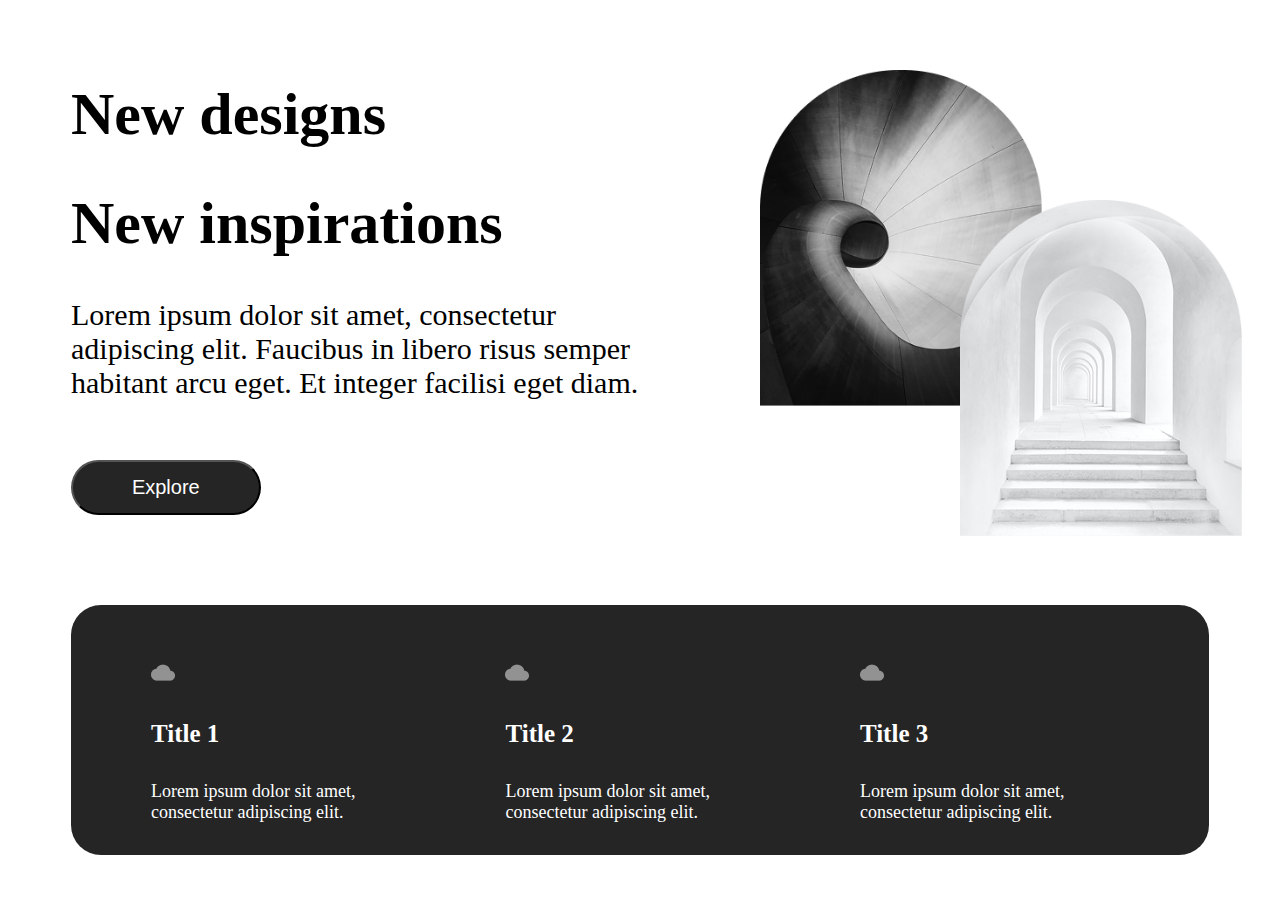
==== index.html @ c72a2803 "feat: :construction: UI in process" ====
<!DOCTYPE html>
<html lang="en">
<head>
    <meta charset="UTF-8">
    <meta name="viewport" content="width=device-width, initial-scale=1.0">
    <link rel="stylesheet" href="/css/style.css">
    <title>Document</title>
</head>
<body>
    <header class="div_menu">
        <h1>New designs</h1>
        <h1>New inspirations</h1>
        <p>Lorem ipsum dolor sit amet, consectetur<br>adipiscing elit. Faucibus in libero risus semper<br> habitant arcu eget. Et integer facilisi eget diam.</p>
        <button>Explore</button>
    </header>
    <body>
        <div class="images">
            <div class="img1">
                <img src="/sotrage/img/Rectangle 6.png" alt="">
            </div>
            <div class="img2">
                <img src="/sotrage/img/Rectangle 7.png" alt="">
            </div>
        </div>
        <div class="caja">
            <div class="caja1">
                <img src="/sotrage/img/Cloud.png" alt="">
                <h1>Title 1</h1>
                <p>Lorem ipsum dolor sit amet,<br>consectetur adipiscing elit.</p>
            </div>
            <div class="caja2">
                <img src="/sotrage/img/Cloud.png" alt="">
                <h1>Title 2</h1>
                <p>Lorem ipsum dolor sit amet,<br>consectetur adipiscing elit.</p>
            </div>
            <div class="caja3">
                <img src="/sotrage/img/Cloud.png" alt="">
                <h1>Title 3</h1>
                <p>Lorem ipsum dolor sit amet,<br>consectetur adipiscing elit.</p>
            </div>
        </div>
    </body>
</body>
</html>
---- css/style.css ----
@import url('/css/varialbles.css');

*{
    padding: 0;
    box-sizing: border-box;
}

.div_menu{
    /* background-color: blue; */
    width: 50%;
    margin-left: 63px;
    margin-top: 80px;
}
.div_menu h1{
    font-size: 60px;
}
.div_menu p{
    margin-top: 20px;
    font-size: 30px;
}
.div_menu button{
    margin-top: 30px;
    width: 30%;
    height: 55px;
    background-color: #252525;
    color: white;
    border-radius: 50px;
    font-size: 20px;
}
.img1 img{
    position: absolute;
    top: 70px;
    left: 760px;
    display: flex;
    width: 22%;
    height: auto;

}

.img2 img{
    position: absolute;
    top: 200px;
    left: 960px;
    display: flex;
    width: 22%;
    height: auto;

}

.caja{
    color: white;
    background-color: #252525;
    display: flex;
    position: relative;
    width: 90%;
    height: 250px;
    align-items: center;
    padding: 80px;
    left: 63px;
    gap: 150px;
    border-radius: 30px;
    margin-top: 90px;
    margin-bottom: 50px;    
}
.caja h1{
    padding-top: 15px;
    padding-bottom: 15px;
    font-size: 25px;
    /* background-color: aqua; */
}
.caja p{
    font-size: 18px;
}
.caja img{
    padding-top: 40px;
}
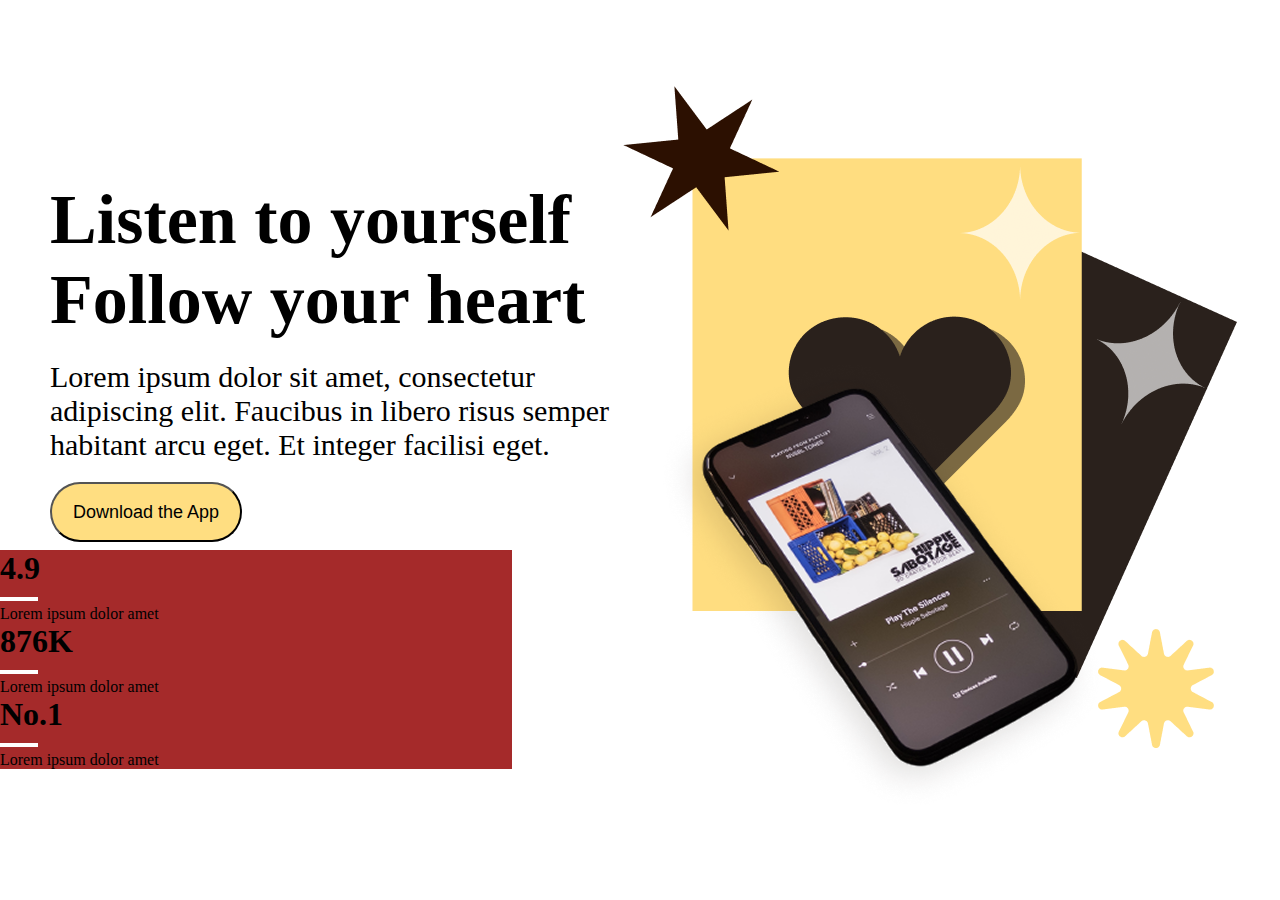
==== commit 49e0af9c: "feat: :construction: construction changes" ====
--- a/index.html
+++ b/index.html
@@ -7,38 +7,31 @@
     <title>Document</title>
 </head>
 <body>
-    <header class="div_menu">
-        <h1>New designs</h1>
-        <h1>New inspirations</h1>
-        <p>Lorem ipsum dolor sit amet, consectetur<br>adipiscing elit. Faucibus in libero risus semper<br> habitant arcu eget. Et integer facilisi eget diam.</p>
-        <button>Explore</button>
-    </header>
-    <body>
-        <div class="images">
-            <div class="img1">
-                <img src="/sotrage/img/Rectangle 6.png" alt="">
-            </div>
-            <div class="img2">
-                <img src="/sotrage/img/Rectangle 7.png" alt="">
-            </div>
+    <div class="div_menu">
+        <h1>Listen to yourself
+            Follow your heart</h1>
+        <p>Lorem ipsum dolor sit amet, consectetur<br>adipiscing elit. Faucibus in libero risus semper<br>habitant arcu eget. Et integer facilisi eget.</p>
+        <button>Download the App</button>
+    </div>
+    <div class="div_img">
+        <img src="/sotrage/img/Image area (1).png">
+    </div>
+    <div class="caja">
+        <div class="div1">
+            <h1>4.9</h1>
+            <img src="/sotrage/img/Rectangle 5 (1).png">
+            <p>Lorem ipsum dolor amet</p>
         </div>
-        <div class="caja">
-            <div class="caja1">
-                <img src="/sotrage/img/Cloud.png" alt="">
-                <h1>Title 1</h1>
-                <p>Lorem ipsum dolor sit amet,<br>consectetur adipiscing elit.</p>
-            </div>
-            <div class="caja2">
-                <img src="/sotrage/img/Cloud.png" alt="">
-                <h1>Title 2</h1>
-                <p>Lorem ipsum dolor sit amet,<br>consectetur adipiscing elit.</p>
-            </div>
-            <div class="caja3">
-                <img src="/sotrage/img/Cloud.png" alt="">
-                <h1>Title 3</h1>
-                <p>Lorem ipsum dolor sit amet,<br>consectetur adipiscing elit.</p>
-            </div>
+        <div class="div2">
+            <h1>876K</h1>
+            <img src="/sotrage/img/Rectangle 5 (1).png">
+            <p>Lorem ipsum dolor amet</p>
         </div>
-    </body>
+        <div class="div3">
+            <h1>No.1</h1>
+            <img src="/sotrage/img/Rectangle 5 (1).png">
+            <p>Lorem ipsum dolor amet</p>
+        </div>
+    </div>
 </body>
 </html>--- a/css/style.css
+++ b/css/style.css
@@ -1,76 +1,37 @@
-@import url('/css/varialbles.css');
-
 *{
     padding: 0;
+    margin: 0;
     box-sizing: border-box;
 }
-
 .div_menu{
+    margin-left: 50px;
+    margin-top: 180px;
     /* background-color: blue; */
     width: 50%;
-    margin-left: 63px;
-    margin-top: 80px;
+    height: 370px;
 }
 .div_menu h1{
-    font-size: 60px;
+    font-size: 70px;
 }
 .div_menu p{
-    margin-top: 20px;
+    padding-top: 20px;
+    padding-bottom: 20px;
     font-size: 30px;
 }
 .div_menu button{
-    margin-top: 30px;
+    background-color: #FFDE81;
+    font-size: 18px;
     width: 30%;
-    height: 55px;
-    background-color: #252525;
-    color: white;
-    border-radius: 50px;
-    font-size: 20px;
+    height: 60px;
+    border-radius: 30px;
 }
-.img1 img{
+.div_img{
+    display: flex;
     position: absolute;
-    top: 70px;
-    left: 760px;
-    display: flex;
-    width: 22%;
-    height: auto;
-
+    top: 60px;
+    left: 600px;
 }
-
-.img2 img{
-    position: absolute;
-    top: 200px;
-    left: 960px;
-    display: flex;
-    width: 22%;
-    height: auto;
-
+.caja{
+    width: 40%;
+    background-color: brown;
 }
-
-.caja{
-    color: white;
-    background-color: #252525;
-    display: flex;
-    position: relative;
-    width: 90%;
-    height: 250px;
-    align-items: center;
-    padding: 80px;
-    left: 63px;
-    gap: 150px;
-    border-radius: 30px;
-    margin-top: 90px;
-    margin-bottom: 50px;    
-}
-.caja h1{
-    padding-top: 15px;
-    padding-bottom: 15px;
-    font-size: 25px;
-    /* background-color: aqua; */
-}
-.caja p{
-    font-size: 18px;
-}
-.caja img{
-    padding-top: 40px;
-}
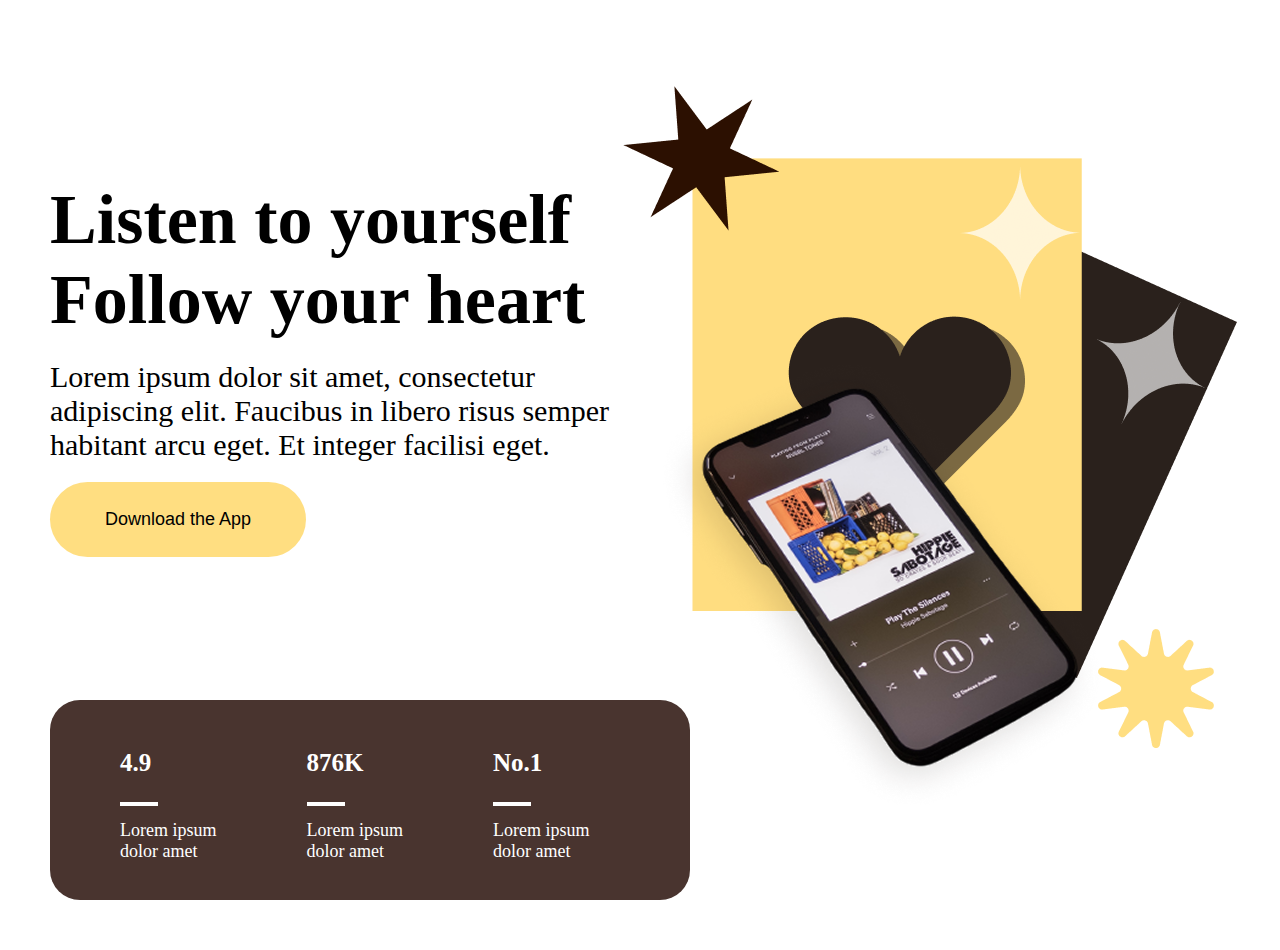
==== commit 5c1dbd1c: "feat: :construction: finish the page number 14" ====
--- a/index.html
+++ b/index.html
@@ -20,17 +20,17 @@
         <div class="div1">
             <h1>4.9</h1>
             <img src="/sotrage/img/Rectangle 5 (1).png">
-            <p>Lorem ipsum dolor amet</p>
+            <p>Lorem ipsum<br>dolor amet</p>
         </div>
         <div class="div2">
             <h1>876K</h1>
             <img src="/sotrage/img/Rectangle 5 (1).png">
-            <p>Lorem ipsum dolor amet</p>
+            <p>Lorem ipsum<br>dolor amet</p>
         </div>
         <div class="div3">
             <h1>No.1</h1>
             <img src="/sotrage/img/Rectangle 5 (1).png">
-            <p>Lorem ipsum dolor amet</p>
+            <p>Lorem ipsum<br>dolor amet</p>
         </div>
     </div>
 </body>
--- a/css/style.css
+++ b/css/style.css
@@ -21,9 +21,10 @@
 .div_menu button{
     background-color: #FFDE81;
     font-size: 18px;
-    width: 30%;
-    height: 60px;
-    border-radius: 30px;
+    width: 40%;
+    height: 75px;
+    border-radius: 60px;
+    border: none;
 }
 .div_img{
     display: flex;
@@ -32,6 +33,33 @@
     left: 600px;
 }
 .caja{
-    width: 40%;
-    background-color: brown;
+    color: white;
+    background-color: #49342f;
+    display: flex;
+    position: relative;
+    width: 50%;
+    height: 200px;
+    align-items: center;
+    padding: 30px;
+    left: 50px;
+    gap: 50px;
+    border-radius: 30px;
+    margin-top: 150px;
+    margin-bottom: 50px;    
 }
+.caja h1{
+    padding-top: 10px;
+    padding-bottom: 15px;
+    padding-left: 40px;
+    font-size: 25px;
+    /* background-color: aqua; */
+}
+.caja p{
+    padding-left: 40px;
+    font-size: 18px;
+}
+.caja img{
+    padding-left: 40px;
+    padding-top: 10px;
+    padding-bottom: 10px;
+}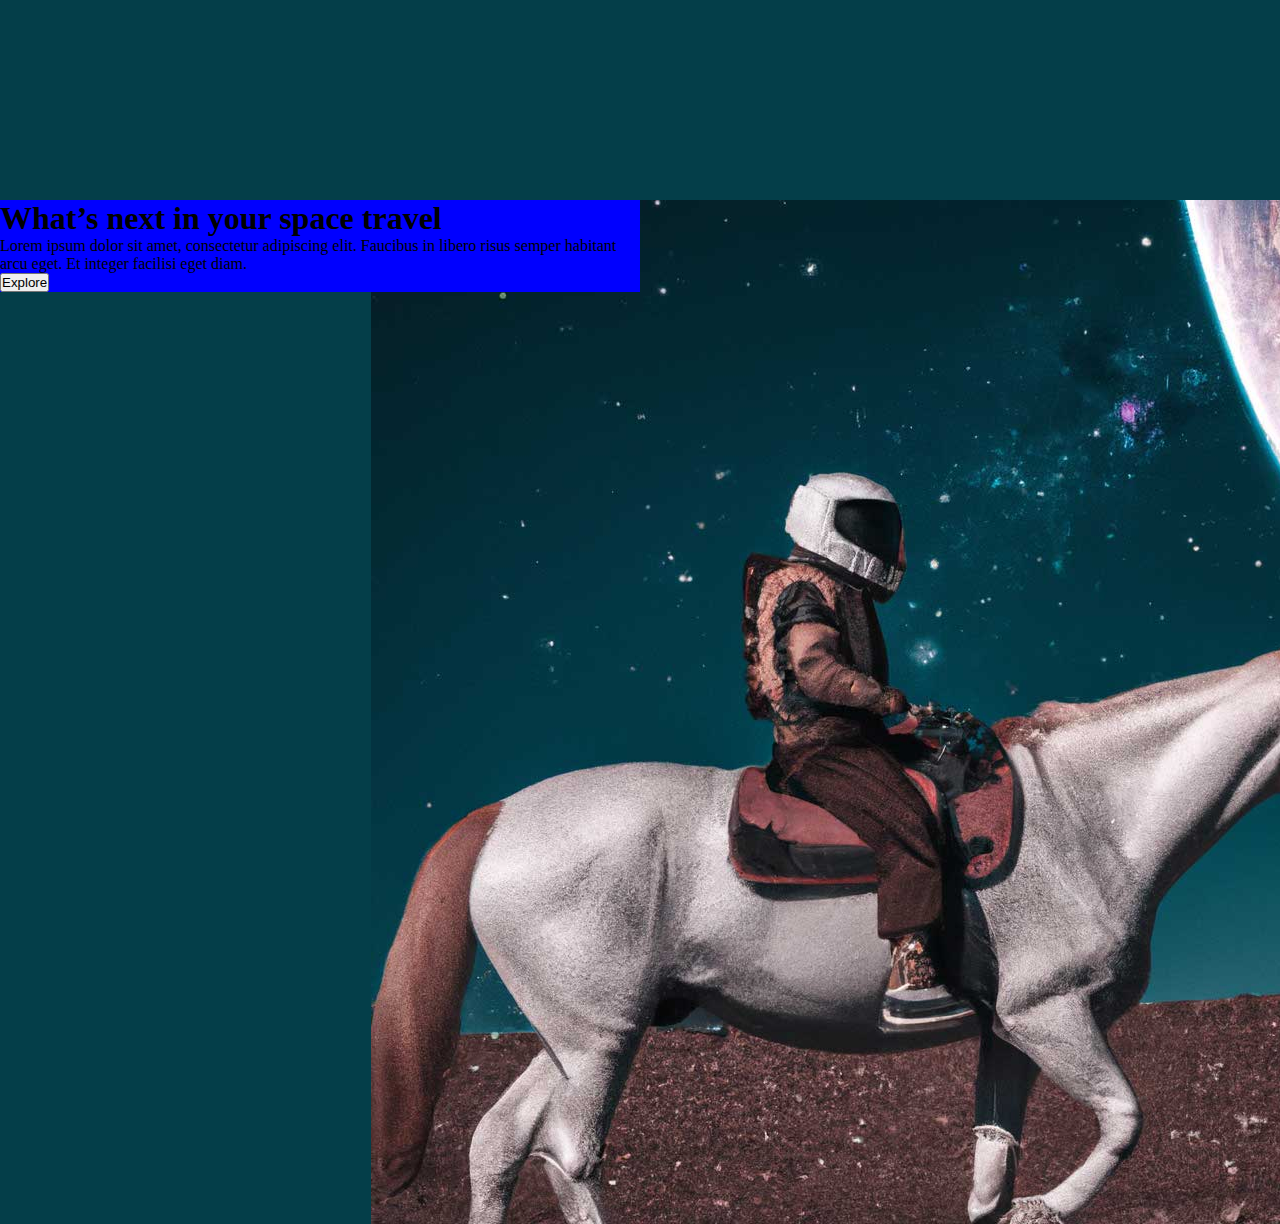
==== commit 0db7b117: "feat: :zap: zaps changes" ====
--- a/index.html
+++ b/index.html
@@ -7,31 +7,12 @@
     <title>Document</title>
 </head>
 <body>
+    <img src="/sotrage/img/AI image - OpenAI.png">
     <div class="div_menu">
-        <h1>Listen to yourself
-            Follow your heart</h1>
-        <p>Lorem ipsum dolor sit amet, consectetur<br>adipiscing elit. Faucibus in libero risus semper<br>habitant arcu eget. Et integer facilisi eget.</p>
-        <button>Download the App</button>
-    </div>
-    <div class="div_img">
-        <img src="/sotrage/img/Image area (1).png">
-    </div>
-    <div class="caja">
-        <div class="div1">
-            <h1>4.9</h1>
-            <img src="/sotrage/img/Rectangle 5 (1).png">
-            <p>Lorem ipsum<br>dolor amet</p>
-        </div>
-        <div class="div2">
-            <h1>876K</h1>
-            <img src="/sotrage/img/Rectangle 5 (1).png">
-            <p>Lorem ipsum<br>dolor amet</p>
-        </div>
-        <div class="div3">
-            <h1>No.1</h1>
-            <img src="/sotrage/img/Rectangle 5 (1).png">
-            <p>Lorem ipsum<br>dolor amet</p>
-        </div>
+        <h1>What’s next in 
+            your space travel</h1>
+            <p>Lorem ipsum dolor sit amet, consectetur adipiscing elit. Faucibus in libero risus semper habitant arcu eget. Et integer facilisi eget diam.</p>
+            <button>Explore</button>
     </div>
 </body>
 </html>--- a/css/style.css
+++ b/css/style.css
@@ -1,65 +1,21 @@
+@import url(varialbles.css);
 *{
+    margin: 0;
     padding: 0;
-    margin: 0;
     box-sizing: border-box;
 }
-.div_menu{
-    margin-left: 50px;
-    margin-top: 180px;
-    /* background-color: blue; */
-    width: 50%;
-    height: 370px;
+
+body{   
+    background-color: #043E49;
 }
-.div_menu h1{
-    font-size: 70px;
-}
-.div_menu p{
-    padding-top: 20px;
-    padding-bottom: 20px;
-    font-size: 30px;
-}
-.div_menu button{
-    background-color: #FFDE81;
-    font-size: 18px;
-    width: 40%;
-    height: 75px;
-    border-radius: 60px;
-    border: none;
-}
-.div_img{
+body img{
+    z-index: -1;
     display: flex;
     position: absolute;
-    top: 60px;
-    left: 600px;
+    left: 29%;
 }
-.caja{
-    color: white;
-    background-color: #49342f;
-    display: flex;
-    position: relative;
+.div_menu{
+    background-color: blue;
     width: 50%;
-    height: 200px;
-    align-items: center;
-    padding: 30px;
-    left: 50px;
-    gap: 50px;
-    border-radius: 30px;
-    margin-top: 150px;
-    margin-bottom: 50px;    
-}
-.caja h1{
-    padding-top: 10px;
-    padding-bottom: 15px;
-    padding-left: 40px;
-    font-size: 25px;
-    /* background-color: aqua; */
-}
-.caja p{
-    padding-left: 40px;
-    font-size: 18px;
-}
-.caja img{
-    padding-left: 40px;
-    padding-top: 10px;
-    padding-bottom: 10px;
+    margin-top: 200px;
 }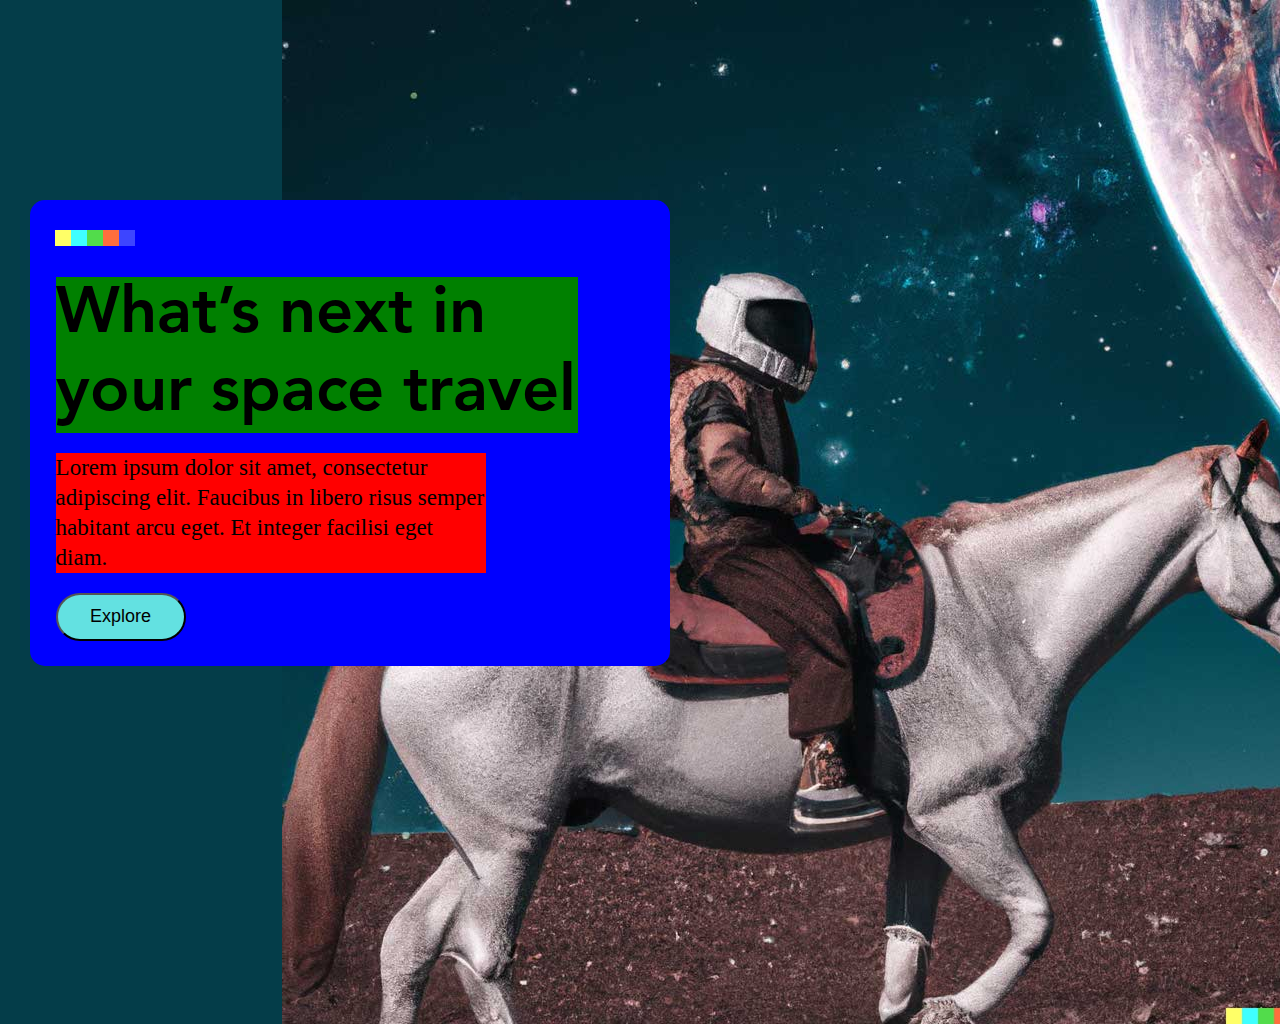
==== commit 0bd62d10: "feat: :construction: UI contruction" ====
--- a/index.html
+++ b/index.html
@@ -9,6 +9,7 @@
 <body>
     <img src="/sotrage/img/AI image - OpenAI.png">
     <div class="div_menu">
+        <img src="/sotrage/img/color blocks.png" alt="">
         <h1>What’s next in 
             your space travel</h1>
             <p>Lorem ipsum dolor sit amet, consectetur adipiscing elit. Faucibus in libero risus semper habitant arcu eget. Et integer facilisi eget diam.</p>
--- a/css/style.css
+++ b/css/style.css
@@ -6,16 +6,56 @@
 }
 
 body{   
-    background-color: #043E49;
+    background-color: #043d49;
 }
 body img{
     z-index: -1;
     display: flex;
     position: absolute;
-    left: 29%;
+    top: 0%;
+    left: 22%;
 }
 .div_menu{
+    border-radius: 15px;
+    position: absolute;
+    left: 30px;
+    padding-left: 2%;
+    padding-top: 6%;
+    padding-bottom: 2%;
+    display: flex;
+    flex-direction: column;
+    gap: 20px;
     background-color: blue;
     width: 50%;
     margin-top: 200px;
+}
+
+.div_menu h1{
+    width: 85%;
+    background-color: green;
+    font-size: 65px;
+    font-family: "heavy";
+}
+
+.div_menu p{
+    line-height: 30px;
+    width: 70%;
+    background-color: red;
+    font-size: 23px;
+    font-family: "roman";
+}
+
+.div_menu button{
+    background-color: var(--color-3);
+    width: 130px;
+    height: 48px;
+    border-radius: 25px;
+    font-size: 18px;
+}
+
+.div_menu img{
+    position: absolute;
+    left: 25px;
+    top:30px;
+    z-index: 1;
 }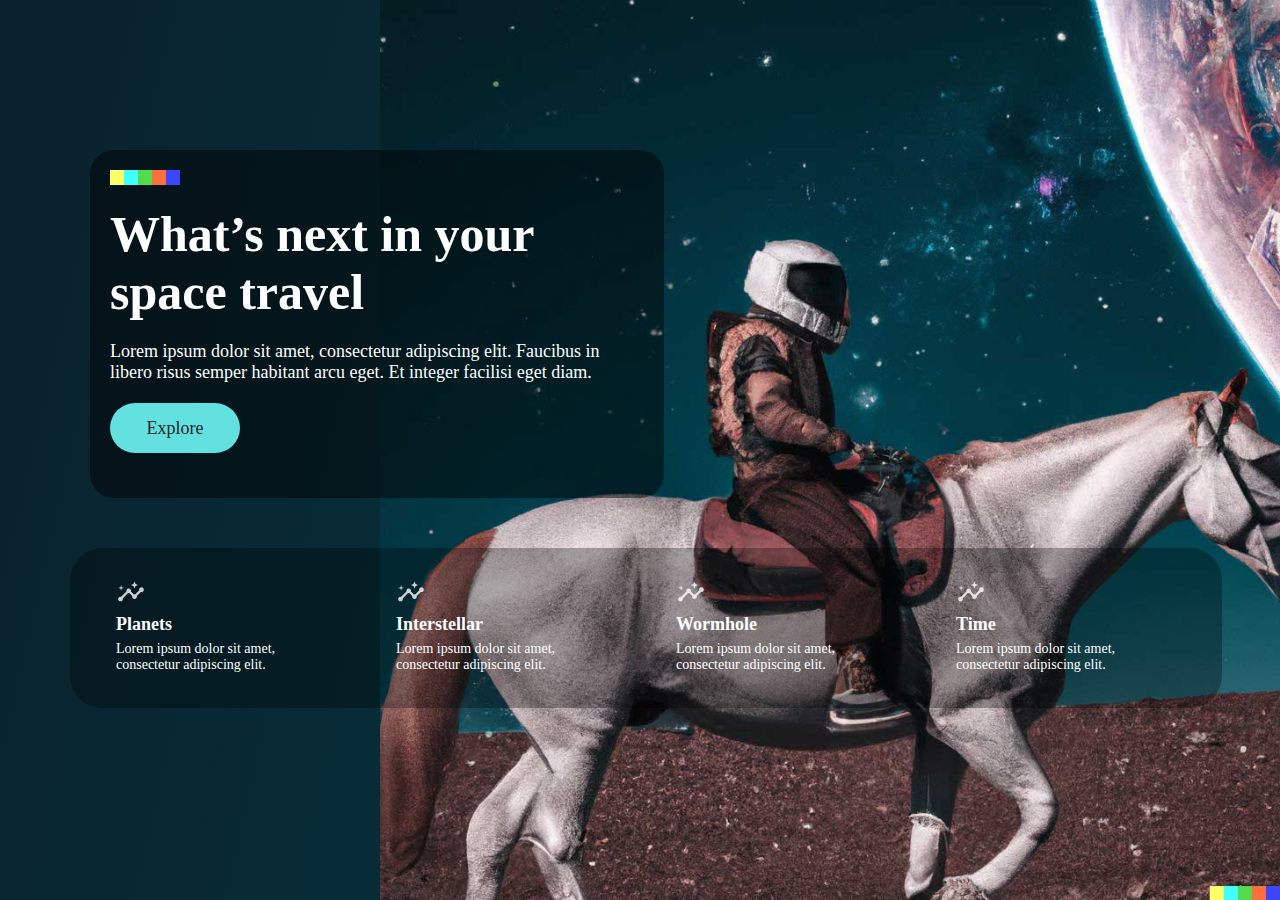
==== commit 6ff2e55b: "feat: :construction: UI constructed" ====
--- a/index.html
+++ b/index.html
@@ -3,17 +3,49 @@
 <head>
     <meta charset="UTF-8">
     <meta name="viewport" content="width=device-width, initial-scale=1.0">
+    <title>Document</title>
     <link rel="stylesheet" href="/css/style.css">
-    <title>Document</title>
 </head>
 <body>
-    <img src="/sotrage/img/AI image - OpenAI.png">
-    <div class="div_menu">
-        <img src="/sotrage/img/color blocks.png" alt="">
-        <h1>What’s next in 
-            your space travel</h1>
-            <p>Lorem ipsum dolor sit amet, consectetur adipiscing elit. Faucibus in libero risus semper habitant arcu eget. Et integer facilisi eget diam.</p>
-            <button>Explore</button>
-    </div>
+    <header>
+    </header>
+    <main>
+        <section class="section__principal">
+            <article class="article__container">
+                <img src="/sotrage/img/color blocks.png">
+                <h1>What’s next in 
+                    your space travel</h1>
+                <p>Lorem ipsum dolor sit amet, consectetur adipiscing elit. Faucibus in libero risus semper habitant arcu eget. Et integer facilisi eget diam.</p>
+                <div class="div__button">
+                    <a href="#">Explore</a>
+                </div>
+            </article>
+        </section>
+        <div class="div__container">
+            <div class="div__box">
+                <img src="/sotrage/img/1.svg">
+                <h5>Planets</h5>
+                <p>Lorem ipsum dolor sit amet, consectetur adipiscing elit.</p>
+            </div>
+            <div class="div__box">
+                <img src="/sotrage/img/2.svg">
+                <h5>Interstellar</h5>
+                <p>Lorem ipsum dolor sit amet, consectetur adipiscing elit.</p>
+            </div>
+            <div class="div__box">
+                <img src="/sotrage/img/3.svg">
+                <h5>Wormhole</h5>
+                <p>Lorem ipsum dolor sit amet, consectetur adipiscing elit.</p>
+            </div>
+            <div class="div__box">
+                <img src="/sotrage/img/4.svg">
+                <h5>Time</h5>
+                <p>Lorem ipsum dolor sit amet, consectetur adipiscing elit.</p>
+            </div>
+        </div>
+    </main>
+    <footer>
+        
+    </footer>
 </body>
 </html>--- a/css/style.css
+++ b/css/style.css
@@ -1,61 +1,107 @@
-@import url(varialbles.css);
-*{
+@import url(/css/varialbles.css);
+
+* {
+    padding: 0;
     margin: 0;
-    padding: 0;
     box-sizing: border-box;
 }
 
-body{   
-    background-color: #043d49;
+body {
+    background: var(--background-color-1);
 }
-body img{
-    z-index: -1;
-    display: flex;
-    position: absolute;
-    top: 0%;
-    left: 22%;
+
+main{
+    background-image: url(../sotrage/img/AI\ image\ -\ OpenAI.png);
+    background-repeat: no-repeat;
+    background-position: right;
+    background-size: contain;
+    min-height: 100vh;
+    z-index: 0;
 }
-.div_menu{
-    border-radius: 15px;
-    position: absolute;
-    left: 30px;
-    padding-left: 2%;
-    padding-top: 6%;
-    padding-bottom: 2%;
+
+.section__principal {
+    position: relative;
+    z-index: 2;
+    width: 574px;
+    height: 348px;
+    top: 150px;
+    left: 90px;
+}
+.article__container {
+    background: var(--gradient-color-1);
+    width: 100%;
+    height: 100%;
+    border-radius: 24px;
+    padding: 20px;
     display: flex;
     flex-direction: column;
     gap: 20px;
-    background-color: blue;
-    width: 50%;
-    margin-top: 200px;
 }
 
-.div_menu h1{
-    width: 85%;
-    background-color: green;
-    font-size: 65px;
-    font-family: "heavy";
+.article__container img{
+    width: 70px;
+    height: 15px;
 }
-
-.div_menu p{
-    line-height: 30px;
-    width: 70%;
-    background-color: red;
-    font-size: 23px;
-    font-family: "roman";
+.article__container h1{
+    font-family: "Avenir-Heavy";
+    font-size: 50px;
+    color: var(--color-1);
 }
-
-.div_menu button{
-    background-color: var(--color-3);
+.article__container p{
+    font-family: "Avenir-Roman";
+    font-size: 18px;
+    color: var(--color-1);
+}
+.div__button {
+    background: #63E1E1;
     width: 130px;
-    height: 48px;
-    border-radius: 25px;
+    height: 50px;
+    border-radius: 36px;
+    text-align: center;
+    align-content: center;
+}
+.div__button a{
+    text-decoration: none;
+    font-family: "Poppins-Regular";
     font-size: 18px;
+    color: var(--color-2);
 }
-
-.div_menu img{
-    position: absolute;
-    left: 25px;
-    top:30px;
-    z-index: 1;
+.div__container {
+    background: var(--gradient-color-2);
+    position: relative;
+    width: 90%;
+    height: 160px;
+    display: flex;
+    gap: 60px;
+    align-content: center;
+    justify-content: center;
+    border-radius: 32px;
+    padding: 30px;
+    left: 70px;
+    top: 200px;
+}
+.div__box {
+    /* background: pink; */
+    width: 220px;
+    height: 100px;
+    display: flex;
+    flex-direction: column;
+    gap: 6px;
+}
+.div__box img{
+    width: 30px;
+    height: 30px;
+    padding-bottom: 2px;
+}
+.div__box h5{
+    text-decoration: none;
+    font-family: "Avenir-Roman";
+    font-size: 18px;
+    color: var(--color-1);
+}
+.div__box p{
+    text-decoration: none;
+    font-family: "Avenir-Roman";
+    font-size: 14px;
+    color: var(--color-1);
 }